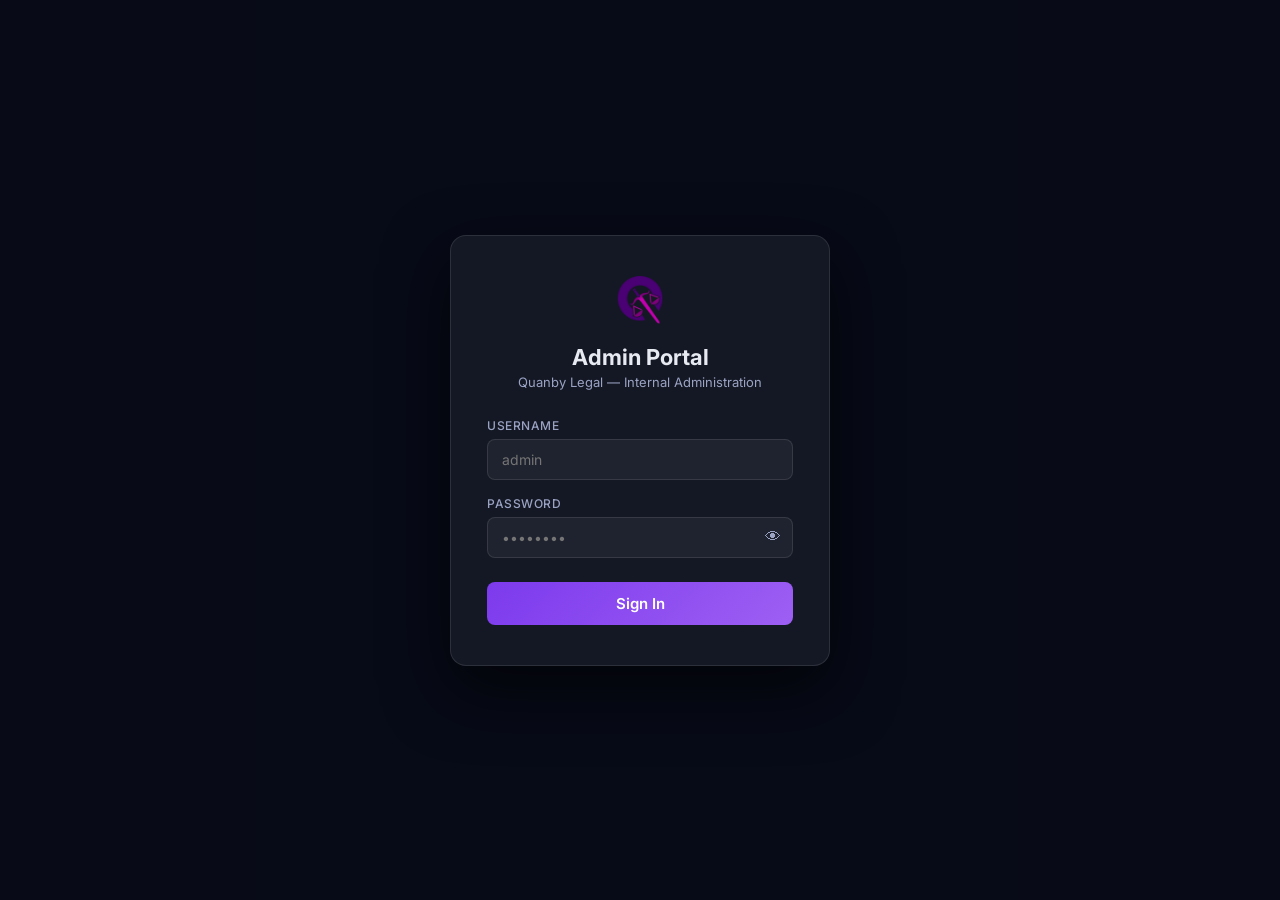
==== admin.html @ 9f21271c "feat: sub-orgs page improvements -- newest first, search, better design" ====
<!DOCTYPE html>
<html lang="en">
<head>
<meta charset="UTF-8">
<meta name="viewport" content="width=device-width, initial-scale=1.0">
<title>Quanby Legal — Admin Portal</title>
<link rel="preconnect" href="https://fonts.googleapis.com">
<link rel="preconnect" href="https://fonts.gstatic.com" crossorigin>
  <link rel="stylesheet" href="https://cdn.hugeicons.com/font/hgi-stroke-rounded.css" />
<link href="https://fonts.googleapis.com/css2?family=Inter:wght@300;400;500;600;700;800&display=swap" rel="stylesheet">
<style>
:root {
  --bg:           #0f1117;
  --sidebar-bg:   #090c18;
  --surface:      rgba(255,255,255,0.05);
  --surface2:     #141824;
  --border:       rgba(255,255,255,0.1);
  --text:         #e8eaf2;
  --muted:        #9ba3c4;
  --purple:       #7c3aed;
  --purple-light: #9d5ff3;
  --gold:         #C9A84C;
  --navy:         #1B2A6B;
  --teal:         #0EA5E9;
  --green:        #10B981;
  --red:          #F87171;
  --amber:        #F59E0B;
  --sidebar-w:    256px;
  --topbar-h:     64px;
}
*, *::before, *::after { box-sizing: border-box; margin: 0; padding: 0; }
html, body { height: 100%; font-family: 'Inter', sans-serif; background: var(--bg); color: var(--text); font-size: 14px; }

/* ── Login modal ─────────────────────────────────────── */
#login-overlay {
  position: fixed; inset: 0; background: rgba(8,11,24,.95);
  display: flex; align-items: center; justify-content: center;
  z-index: 9999;
}
#login-overlay.hidden { display: none; }
.login-card {
  background: var(--surface2); border: 1px solid var(--border);
  border-radius: 16px; padding: 40px 36px; width: 100%; max-width: 380px;
  box-shadow: 0 24px 64px rgba(0,0,0,.6);
}
.login-logo { display: flex; justify-content: center; margin-bottom: 20px; }
.login-logo img { height: 48px; }
.login-title { text-align: center; font-size: 22px; font-weight: 700; margin-bottom: 4px; }
.login-subtitle { text-align: center; color: var(--muted); font-size: 13px; margin-bottom: 28px; }
.login-field { margin-bottom: 16px; }
.login-field label { display: block; font-size: 12px; font-weight: 500; color: var(--muted); margin-bottom: 6px; text-transform: uppercase; letter-spacing: .5px; }
.login-field input {
  width: 100%; background: var(--surface); border: 1px solid var(--border);
  border-radius: 8px; padding: 11px 14px; color: var(--text); font-size: 14px; font-family: inherit;
  outline: none; transition: border-color .2s;
}
.login-field input:focus { border-color: var(--purple); }
.pw-wrap { position: relative; }
.pw-wrap input { padding-right: 40px; }
.pw-toggle {
  position: absolute; right: 12px; top: 50%; transform: translateY(-50%);
  background: none; border: none; cursor: pointer; color: var(--muted); font-size: 16px; padding: 0;
}
.login-btn {
  width: 100%; padding: 12px; border: none; border-radius: 8px; cursor: pointer;
  background: linear-gradient(135deg, var(--purple), var(--purple-light));
  color: #fff; font-size: 15px; font-weight: 600; font-family: inherit;
  margin-top: 8px; transition: opacity .2s;
}
.login-btn:hover { opacity: .9; }
.login-err {
  background: rgba(248,113,113,.12); border: 1px solid rgba(248,113,113,.3);
  color: var(--red); border-radius: 8px; padding: 10px 14px; font-size: 13px;
  margin-bottom: 16px; display: none;
}

/* ── App layout ──────────────────────────────────────── */
#app { display: flex; height: 100vh; overflow: hidden; }
#app.hidden { display: none; }

/* ── Sidebar ──────────────────────────────────────────── */
#sidebar {
  width: var(--sidebar-w); background: var(--sidebar-bg);
  border-right: 1px solid var(--border);
  display: flex; flex-direction: column;
  flex-shrink: 0; z-index: 100; transition: transform .25s;
}
#sidebar-logo {
  padding: 20px 20px 16px; border-bottom: 1px solid rgba(255,255,255,.08);
}
#sidebar-logo img { height: 36px; }
#sidebar-logo span { display: block; font-size: 10px; color: var(--gold); text-transform: uppercase; letter-spacing: 1px; margin-top: 4px; }
.nav-group { padding: 16px 12px 8px; }
.nav-group-label { font-size: 10px; text-transform: uppercase; letter-spacing: 1px; color: rgba(255,255,255,.35); padding: 0 8px; margin-bottom: 4px; }
.nav-item {
  display: flex; align-items: center; gap: 10px;
  padding: 12px 12px; border-radius: 8px; cursor: pointer;
  color: var(--muted); font-size: 13px; font-weight: 500;
  border-left: 3px solid transparent; margin-bottom: 2px;
  transition: all .15s;
}
.nav-item:hover { background: var(--surface); color: var(--text); }
.nav-item.active {
  background: rgba(124,58,237,.15); color: var(--purple-light);
  border-left-color: var(--purple);
}
.nav-icon { font-size: 16px; width: 20px; display:flex; align-items:center; justify-content:center; flex-shrink:0; }
.sidebar-bottom {
  margin-top: auto; padding: 16px 12px;
  border-top: 1px solid var(--border);
}
.logout-btn {
  display: flex; align-items: center; gap: 10px;
  padding: 12px 12px; border-radius: 8px; cursor: pointer;
  color: var(--muted); font-size: 13px; font-weight: 500;
  width: 100%; background: none; border: none; font-family: inherit;
  transition: background .2s, color .2s;
}
.logout-btn:hover { background: rgba(248,113,113,.12); color: var(--red); }

/* ── Mobile overlay ──────────────────────────────────── */
#sidebar-overlay {
  display: none; position: fixed; inset: 0; background: rgba(0,0,0,.5); z-index: 99;
}

/* ── Main ────────────────────────────────────────────── */
#main { flex: 1; display: flex; flex-direction: column; overflow: hidden; }

/* ── Topbar ──────────────────────────────────────────── */
#topbar {
  height: var(--topbar-h); background: #0c0f1e;
  border-bottom: 1px solid rgba(255,255,255,.06);
  display: flex; align-items: center; gap: 12px; padding: 0 24px;
  flex-shrink: 0;
}
#hamburger { display: none; background: none; border: none; cursor: pointer; color: var(--text); font-size: 20px; padding: 4px; }
#page-title { font-size: 18px; font-weight: 800; flex: 1; }
#last-updated { font-size: 11px; color: var(--muted); }
#refresh-btn {
  background: var(--surface); border: 1px solid var(--border); border-radius: 8px;
  padding: 7px 14px; color: var(--text); font-size: 12px; cursor: pointer; font-family: inherit;
  transition: background .15s; display: flex; align-items: center; gap: 6px;
}
#refresh-btn:hover { background: rgba(255,255,255,.08); }

/* ── Content ─────────────────────────────────────────── */
#content { flex: 1; overflow-y: auto; padding: 24px; }
.page { display: none; }
.page.active { display: block; }

/* ── KPI Cards ───────────────────────────────────────── */
.kpi-grid { display: grid; grid-template-columns: repeat(auto-fill, minmax(180px, 1fr)); gap: 16px; margin-bottom: 24px; }
.kpi-card {
  background: var(--surface2); border: 1px solid var(--border);
  border-radius: 12px; padding: 20px 20px 16px;
}
.kpi-label { font-size: 11px; color: var(--muted); text-transform: uppercase; letter-spacing: .5px; margin-bottom: 8px; }
.kpi-value { font-size: 28px; font-weight: 700; line-height: 1; }
.kpi-value.purple { color: var(--purple-light); }
.kpi-value.teal   { color: var(--teal); }
.kpi-value.green  { color: var(--green); }
.kpi-value.amber  { color: var(--amber); }
.kpi-value.gold   { color: var(--gold); }
.kpi-value.red    { color: var(--red); }

/* ── Section ─────────────────────────────────────────── */
.section-hdr { display: flex; align-items: center; justify-content: space-between; margin-bottom: 14px; }
.section-title { font-size: 15px; font-weight: 600; }

/* ── Filters ─────────────────────────────────────────── */
.filters { display: flex; gap: 10px; margin-bottom: 16px; flex-wrap: wrap; }
.filter-input {
  background: var(--surface2); border: 1px solid var(--border);
  border-radius: 8px; padding: 8px 12px; color: var(--text); font-size: 13px;
  font-family: inherit; outline: none; flex: 1; min-width: 180px;
}
.filter-input:focus { border-color: var(--purple); }
.filter-select {
  background: var(--surface2); border: 1px solid var(--border);
  border-radius: 8px; padding: 8px 12px; color: var(--text); font-size: 13px;
  font-family: inherit; outline: none; cursor: pointer;
}

/* ── Table ───────────────────────────────────────────── */
.table-wrap { overflow-x: auto; border-radius: 12px; border: 1px solid var(--border); }
table { width: 100%; border-collapse: collapse; background: var(--surface2); }
th {
  text-align: left; padding: 12px 16px; font-size: 11px; font-weight: 600;
  color: var(--muted); text-transform: uppercase; letter-spacing: .5px;
  border-bottom: 1px solid var(--border); white-space: nowrap;
}
td { padding: 13px 16px; border-bottom: 1px solid var(--border); font-size: 13px; vertical-align: middle; }
tr:last-child td { border-bottom: none; }
tr:hover td { background: rgba(124,58,237,.06); }

/* ── Badges ──────────────────────────────────────────── */
.badge {
  display: inline-block; padding: 3px 9px; border-radius: 20px;
  font-size: 11px; font-weight: 600; text-transform: uppercase; letter-spacing: .3px;
}
.badge-attorney  { background: rgba(124,58,237,.2); color: var(--purple-light); }
.badge-client    { background: rgba(14,165,233,.2); color: var(--teal); }
.badge-admin     { background: rgba(201,168,76,.2); color: var(--gold); }
.badge-certified { background: rgba(16,185,129,.2); color: var(--green); }
.badge-none      { background: rgba(139,144,168,.15); color: var(--muted); }
.badge-pending   { background: rgba(245,158,11,.2); color: var(--amber); }
.badge-active    { background: rgba(16,185,129,.2); color: var(--green); }
.badge-ended     { background: rgba(139,144,168,.15); color: var(--muted); }
.badge-confirmed { background: rgba(16,185,129,.15); color: var(--green); }
.badge-declined  { background: rgba(248,113,113,.2); color: var(--red); }
.badge-synced    { background: rgba(16,185,129,.2); color: var(--green); }
.badge-unsynced  { background: rgba(245,158,11,.15); color: var(--amber); }

/* ── Role dropdown ───────────────────────────────────── */
.role-wrap { position: relative; display: inline-block; }
.role-btn {
  background: var(--surface); border: 1px solid var(--border);
  border-radius: 6px; padding: 5px 10px; font-size: 12px; color: var(--text);
  cursor: pointer; font-family: inherit;
}
.role-dropdown {
  position: absolute; top: 100%; left: 0; background: var(--surface2);
  border: 1px solid var(--border); border-radius: 8px; min-width: 120px;
  box-shadow: 0 8px 24px rgba(0,0,0,.4); z-index: 50; overflow: hidden; display: none;
}
.role-dropdown.open { display: block; }
.role-option { padding: 9px 14px; cursor: pointer; font-size: 13px; color: var(--text); }
.role-option:hover { background: rgba(255,255,255,.06); }

/* ── Pagination ──────────────────────────────────────── */
.pagination { display: flex; align-items: center; gap: 8px; margin-top: 16px; justify-content: flex-end; }
.page-btn {
  background: var(--surface); border: 1px solid var(--border);
  border-radius: 6px; padding: 6px 12px; font-size: 12px; color: var(--text);
  cursor: pointer; font-family: inherit;
}
.page-btn:hover { background: rgba(255,255,255,.08); }
.page-btn:disabled { opacity: .4; cursor: not-allowed; }
.page-info { font-size: 12px; color: var(--muted); }

/* ── Settings ────────────────────────────────────────── */
.settings-card {
  background: var(--surface2); border: 1px solid var(--border);
  border-radius: 12px; padding: 24px; margin-bottom: 16px;
}
.settings-card h3 { font-size: 14px; font-weight: 600; margin-bottom: 16px; color: var(--text); }
.info-row { display: flex; justify-content: space-between; padding: 10px 0; border-bottom: 1px solid var(--border); font-size: 13px; }
.info-row:last-child { border-bottom: none; }
.info-label { color: var(--muted); }
.info-value { font-weight: 500; }
.sync-btn {
  background: linear-gradient(135deg, var(--purple), var(--purple-light));
  border: none; border-radius: 8px; padding: 10px 20px;
  color: #fff; font-size: 14px; font-weight: 600; cursor: pointer; font-family: inherit;
}
.sync-btn:hover { opacity: .9; }
.sync-result { margin-top: 12px; font-size: 13px; color: var(--green); }

/* ── Empty state ─────────────────────────────────────── */
.empty { text-align: center; padding: 48px 24px; color: var(--muted); }
.empty-icon { font-size: 40px; margin-bottom: 12px; }

/* ── Responsive ──────────────────────────────────────── */
@media (max-width: 768px) {
  #sidebar {
    position: fixed; top: 0; bottom: 0; left: 0;
    transform: translateX(-100%);
  }
  #sidebar.open { transform: translateX(0); }
  #sidebar-overlay.open { display: block; }
  #hamburger { display: block; }
  #content { padding: 16px; }
  .kpi-grid { grid-template-columns: repeat(2, 1fr); }
  .refresh-label { display: none; }
}
</style>
</head>
<body>

<!-- ══ LOGIN MODAL ══════════════════════════════════════════════════════════ -->
<div id="login-overlay">
  <div class="login-card">
    <div class="login-logo">
      <img src="/qlegal-logo-sm.png" alt="Quanby Legal" onerror="this.style.display='none'">
    </div>
    <div class="login-title">Admin Portal</div>
    <div class="login-subtitle">Quanby Legal — Internal Administration</div>
    <div class="login-err" id="login-err">Invalid username or password.</div>
    <div class="login-field">
      <label>Username</label>
      <input type="text" id="login-user" placeholder="admin" autocomplete="username">
    </div>
    <div class="login-field">
      <label>Password</label>
      <div class="pw-wrap">
        <input type="password" id="login-pass" placeholder="••••••••" autocomplete="current-password" onkeydown="if(event.key==='Enter')doLogin()">
        <button class="pw-toggle" type="button" onclick="togglePw()" title="Toggle password">👁</button>
      </div>
    </div>
    <button class="login-btn" onclick="doLogin()" id="login-btn">Sign In</button>
  </div>
</div>

<!-- ══ APP LAYOUT ════════════════════════════════════════════════════════════ -->
<div id="app" class="hidden">

  <!-- Sidebar overlay (mobile) -->
  <div id="sidebar-overlay" onclick="closeSidebar()"></div>

  <!-- Sidebar -->
  <nav id="sidebar">
    <div id="sidebar-logo">
      <img src="/qlegal-logo-sm.png" alt="Quanby Legal" onerror="this.style.display='none'">
      <span>Admin Portal</span>
    </div>
    <div class="nav-group">
      <div class="nav-group-label">Main</div>
      <div class="nav-item active" data-page="overview" onclick="navigate('overview')">
        <span class="nav-icon"><i class="hgi-stroke hgi-chart-bar-line-02"></i></span> Overview
      </div>
      <div class="nav-item" data-page="users" onclick="navigate('users')">
        <span class="nav-icon"><i class="hgi-stroke hgi-user-group"></i></span> Users
      </div>
      <div class="nav-item" data-page="appointments" onclick="navigate('appointments')">
        <span class="nav-icon"><i class="hgi-stroke hgi-calendar-02"></i></span> Appointments
      </div>
      <div class="nav-item" data-page="registry" onclick="navigate('registry')">
        <span class="nav-icon"><i class="hgi-stroke hgi-book-open-01"></i></span> Notarial Registry
      </div>
    </div>
    <div class="nav-group">
      <div class="nav-group-label">Management</div>
      <div class="nav-item" data-page="suborgs" onclick="navigate('suborgs')">
        <span class="nav-icon"><i class="hgi-stroke hgi-building-03"></i></span> Sub-Organizations
      </div>
    </div>
    <div class="nav-group">
      <div class="nav-group-label">System</div>
      <div class="nav-item" data-page="settings" onclick="navigate('settings')">
        <span class="nav-icon"><i class="hgi-stroke hgi-settings-01"></i></span> Settings
      </div>
    </div>
    <div class="sidebar-bottom">
      <button class="logout-btn" onclick="doLogout()">
        <i class="hgi-stroke hgi-logout-02"></i> Logout
      </button>
    </div>
  </nav>

  <!-- Main -->
  <div id="main">
    <!-- Topbar -->
    <div id="topbar">
      <button id="hamburger" onclick="openSidebar()">☰</button>
      <span id="page-title">Overview</span>
      <span id="last-updated"></span>
      <button id="refresh-btn" onclick="refreshPage()">
        <i class="hgi-stroke hgi-refresh-02"></i>
        <span class="refresh-label">Refresh</span>
      </button>
    </div>

    <!-- Content -->
    <div id="content">

      <!-- OVERVIEW ──────────────────────────────────────────────────────── -->
      <div id="page-overview" class="page active">
        <div class="kpi-grid" id="kpi-grid">
          <div class="kpi-card"><div class="kpi-label">Total Users</div><div class="kpi-value purple" id="kpi-total-users">—</div></div>
          <div class="kpi-card"><div class="kpi-label">ENPs</div><div class="kpi-value teal" id="kpi-enps">—</div></div>
          <div class="kpi-card"><div class="kpi-label">Clients</div><div class="kpi-value green" id="kpi-clients">—</div></div>
          <div class="kpi-card"><div class="kpi-label">Total Appointments</div><div class="kpi-value amber" id="kpi-total-apts">—</div></div>
          <div class="kpi-card"><div class="kpi-label">Ended Sessions</div><div class="kpi-value gold" id="kpi-ended">—</div></div>
          <div class="kpi-card"><div class="kpi-label">Registry Acts</div><div class="kpi-value purple" id="kpi-acts">—</div></div>
          <div class="kpi-card"><div class="kpi-label">New Users Today</div><div class="kpi-value teal" id="kpi-new-users">—</div></div>
          <div class="kpi-card"><div class="kpi-label">New Apts Today</div><div class="kpi-value green" id="kpi-new-apts">—</div></div>
        </div>
        <div class="section-hdr"><span class="section-title">Recent Appointments</span></div>
        <div class="table-wrap" id="recent-apts-wrap">
          <table>
            <thead><tr>
              <th>ID</th><th>ENP</th><th>Client</th><th>Status</th><th>Session</th><th>Docs</th><th>Date</th>
            </tr></thead>
            <tbody id="recent-apts-body"><tr><td colspan="7" style="text-align:center;color:var(--muted);padding:24px;">Loading…</td></tr></tbody>
          </table>
        </div>
      </div>

      <!-- USERS ─────────────────────────────────────────────────────────── -->
      <div id="page-users" class="page">
        <div class="filters">
          <input class="filter-input" id="user-search" placeholder="Search name or email…" oninput="debounce(loadUsers, 400)()">
          <select class="filter-select" id="user-role-filter" onchange="loadUsers()">
            <option value="">All Roles</option>
            <option value="attorney">ENP (Attorney)</option>
            <option value="client">Client</option>
            <option value="admin">Admin</option>
          </select>
        </div>
        <div class="table-wrap">
          <table>
            <thead><tr>
              <th>Name</th><th>Email</th><th>Role</th><th>Onboarding</th><th>Certificate</th><th>Joined</th><th>Actions</th>
            </tr></thead>
            <tbody id="users-body"><tr><td colspan="7" style="text-align:center;color:var(--muted);padding:24px;">Loading…</td></tr></tbody>
          </table>
        </div>
        <div class="pagination" id="users-pagination"></div>
      </div>

      <!-- APPOINTMENTS ──────────────────────────────────────────────────── -->
      <div id="page-appointments" class="page">
        <div class="filters">
          <input class="filter-input" id="apt-search" placeholder="Search ID, ENP, client…" oninput="debounce(loadAppointments, 400)()">
          <select class="filter-select" id="apt-status-filter" onchange="loadAppointments()">
            <option value="">All Statuses</option>
            <option value="PENDING">Pending</option>
            <option value="CONFIRMED">Confirmed</option>
            <option value="DECLINED">Declined</option>
            <option value="ended">Session Ended</option>
            <option value="active">Session Active</option>
          </select>
        </div>
        <div class="table-wrap">
          <table>
            <thead><tr>
              <th>APT ID</th><th>ENP Name</th><th>Client Email</th><th>Status</th><th>Session</th><th>Docs</th><th>Date</th>
            </tr></thead>
            <tbody id="apts-body"><tr><td colspan="7" style="text-align:center;color:var(--muted);padding:24px;">Loading…</td></tr></tbody>
          </table>
        </div>
        <div class="pagination" id="apts-pagination"></div>
      </div>

      <!-- NOTARIAL REGISTRY ─────────────────────────────────────────────── -->
      <div id="page-registry" class="page">
        <div class="filters">
          <input class="filter-input" id="reg-search" placeholder="Search doc, ENP, principal…" oninput="debounce(loadRegistry, 400)()">
          <select class="filter-select" id="reg-act-filter" onchange="loadRegistry()">
            <option value="">All Act Types</option>
            <option value="ACKNOWLEDGMENT">Acknowledgment</option>
            <option value="JURAT">Jurat</option>
            <option value="AFFIRMATION">Affirmation</option>
            <option value="SIGNATURE_WITNESSING">Signature Witnessing</option>
            <option value="OATH">Oath</option>
          </select>
        </div>
        <div class="table-wrap">
          <table>
            <thead><tr>
              <th>Doc Name</th><th>ENP</th><th>Principal</th><th>Act Type</th><th>DC Reference</th><th>Executed At</th><th>SC Synced</th>
            </tr></thead>
            <tbody id="reg-body"><tr><td colspan="7" style="text-align:center;color:var(--muted);padding:24px;">Loading…</td></tr></tbody>
          </table>
        </div>
        <div class="pagination" id="reg-pagination"></div>
      </div>

      <!-- SUB-ORGANIZATIONS ────────────────────────────────────────────── -->
      <div id="page-suborgs" class="page">
        <div class="page-header" style="display:flex;align-items:flex-start;justify-content:space-between;margin-bottom:24px;">
          <div>
            <div class="page-title" style="font-size:20px;font-weight:800;color:var(--text);">Sub-Organizations</div>
            <div class="page-subtitle" style="color:var(--muted);font-size:13px;margin-top:4px;">Manage sub-organizations and their members</div>
          </div>
          <button class="btn btn-primary" onclick="openCreateSubOrg()" style="background:var(--purple);color:#fff;border:none;padding:8px 16px;border-radius:8px;cursor:pointer;display:flex;align-items:center;gap:6px;font-size:13px;font-weight:600;">
            <i class="hgi-stroke hgi-add-01"></i> Create Sub-Org
          </button>
        </div>
        <div style="margin-bottom:16px;position:relative;">
          <i class="hgi-stroke hgi-search-01" style="position:absolute;left:12px;top:50%;transform:translateY(-50%);color:var(--muted);font-size:14px;pointer-events:none;"></i>
          <input id="suborgs-search" type="text" placeholder="Search sub-organizations…"
            oninput="filterSubOrgs(this.value)"
            style="width:100%;box-sizing:border-box;padding:.65rem .85rem .65rem 38px;background:rgba(255,255,255,.05);border:1px solid var(--border);border-radius:8px;color:var(--text);font-size:.875rem;font-family:Inter,sans-serif;outline:none;transition:border-color .15s;"
            onfocus="this.style.borderColor='rgba(124,58,237,.6)'"
            onblur="this.style.borderColor='var(--border)'">
        </div>
        <div id="suborgs-list"><!-- cards rendered here --></div>
      </div>

      <!-- SETTINGS ──────────────────────────────────────────────────────── -->
      <div id="page-settings" class="page">
        <div class="settings-card">
          <h3>System Info</h3>
          <div class="info-row"><span class="info-label">Platform</span><span class="info-value">Quanby Legal v2.0</span></div>
          <div class="info-row"><span class="info-label">Backend</span><span class="info-value">FastAPI + Python</span></div>
          <div class="info-row"><span class="info-label">Host</span><span class="info-value">legal.quanbyai.com</span></div>
          <div class="info-row"><span class="info-label">SC Accreditation</span><span class="info-value" style="color:var(--green)">Active</span></div>
        </div>
        <div class="settings-card">
          <h3>Registry Sync</h3>
          <p style="color:var(--muted);font-size:13px;margin-bottom:16px;">Trigger a full registry sync across all ended sessions. This runs in the background.</p>
          <button class="sync-btn" onclick="syncAll()"><i class="hgi-stroke hgi-refresh" style="margin-right:6px;"></i>Sync All Ended Sessions</button>
          <div class="sync-result" id="sync-result" style="display:none"></div>
        </div>
        <div class="settings-card">
          <h3>Admin Credentials</h3>
          <div class="info-row"><span class="info-label">Username</span><span class="info-value">admin</span></div>
          <div class="info-row"><span class="info-label">Password</span><span class="info-value">Configured via ADMIN_PASSWORD env var</span></div>
          <div class="info-row"><span class="info-label">Session TTL</span><span class="info-value">8 hours (JWT)</span></div>
        </div>
      </div>

    </div><!-- /content -->
  </div><!-- /main -->
</div><!-- /app -->

<script>
'use strict';

/* ── State ─────────────────────────────────────────────── */
let _usersPage = 1, _aptsPage = 1, _regPage = 1;
let _stats = {};
const PAGES = {
  overview: 'Overview', users: 'Users', appointments: 'Appointments',
  registry: 'Notarial Registry', suborgs: 'Sub-Organizations', settings: 'Settings',
};

/* ── Auth flow ─────────────────────────────────────────── */
async function init() {
  try {
    const r = await fetch('/api/admin/me', { credentials: 'include' });
    if (!r.ok) { showLogin(); return; }
    showApp();
    // Restore the page the user was on before refresh
    const hash = location.hash.replace('#', '');
    navigate(PAGES[hash] ? hash : 'overview');
  } catch(e) { showLogin(); }
}

function showLogin() {
  document.getElementById('login-overlay').classList.remove('hidden');
  document.getElementById('app').classList.add('hidden');
}

function showApp() {
  document.getElementById('login-overlay').classList.add('hidden');
  document.getElementById('app').classList.remove('hidden');
}

async function doLogin() {
  const btn = document.getElementById('login-btn');
  const err = document.getElementById('login-err');
  const user = document.getElementById('login-user').value.trim();
  const pass = document.getElementById('login-pass').value;
  err.style.display = 'none';
  btn.textContent = 'Signing in…'; btn.disabled = true;
  try {
    const r = await fetch('/api/admin/login', {
      method: 'POST', credentials: 'include',
      headers: {'Content-Type':'application/json'},
      body: JSON.stringify({ username: user, password: pass }),
    });
    if (!r.ok) { err.style.display = ''; btn.textContent = 'Sign In'; btn.disabled = false; return; }
    showApp();
    navigate('overview');
  } catch(e) {
    err.textContent = 'Connection error. Try again.';
    err.style.display = ''; btn.textContent = 'Sign In'; btn.disabled = false;
  }
}

async function doLogout() {
  await fetch('/api/admin/logout', { method: 'POST', credentials: 'include' });
  showLogin();
}

function togglePw() {
  const inp = document.getElementById('login-pass');
  inp.type = inp.type === 'password' ? 'text' : 'password';
}

/* ── Navigation ────────────────────────────────────────── */
function navigate(page) {
  document.querySelectorAll('.page').forEach(p => p.classList.remove('active'));
  document.querySelectorAll('.nav-item').forEach(n => n.classList.remove('active'));
  const el = document.getElementById('page-' + page);
  if (el) el.classList.add('active');
  const nav = document.querySelector('[data-page="' + page + '"]');
  if (nav) nav.classList.add('active');
  document.getElementById('page-title').textContent = PAGES[page] || page;
  closeSidebar();
  updateLastUpdated();
  if (page === 'overview') loadOverview();
  if (page === 'users') { _usersPage = 1; loadUsers(); }
  if (page === 'appointments') { _aptsPage = 1; loadAppointments(); }
  if (page === 'registry') { _regPage = 1; loadRegistry(); }
  if (page === 'suborgs') loadSubOrgs();
  location.hash = '#' + page;
}

function refreshPage() {
  const hash = location.hash.replace('#','') || 'overview';
  if (hash === 'overview') loadOverview();
  if (hash === 'users') loadUsers();
  if (hash === 'appointments') loadAppointments();
  if (hash === 'registry') loadRegistry();
  if (hash === 'suborgs') loadSubOrgs();
  updateLastUpdated();
}

function updateLastUpdated() {
  document.getElementById('last-updated').textContent = 'Updated ' + new Date().toLocaleTimeString();
}

/* ── Sidebar (mobile) ──────────────────────────────────── */
function openSidebar() {
  document.getElementById('sidebar').classList.add('open');
  document.getElementById('sidebar-overlay').classList.add('open');
}
function closeSidebar() {
  document.getElementById('sidebar').classList.remove('open');
  document.getElementById('sidebar-overlay').classList.remove('open');
}

/* ── Debounce ──────────────────────────────────────────── */
const _debTimers = {};
function debounce(fn, ms) {
  return (...args) => {
    clearTimeout(_debTimers[fn]);
    _debTimers[fn] = setTimeout(() => fn(...args), ms);
  };
}

/* ── Helpers ───────────────────────────────────────────── */
function fmtDate(iso) {
  if (!iso) return '—';
  const d = new Date(iso);
  return d.toLocaleDateString('en-PH', { year:'numeric', month:'short', day:'numeric' });
}
function fmtDateTime(iso) {
  if (!iso) return '—';
  const d = new Date(iso);
  return d.toLocaleDateString('en-PH', { month:'short', day:'numeric', hour:'2-digit', minute:'2-digit' });
}
function roleBadge(role) {
  const map = { attorney: 'badge-attorney', client: 'badge-client', admin: 'badge-admin' };
  return `<span class="badge ${map[role]||'badge-none'}">${role||'—'}</span>`;
}
function statusBadge(s) {
  if (!s) return '<span class="badge badge-none">—</span>';
  const sl = s.toLowerCase();
  const cls = sl === 'confirmed' ? 'badge-confirmed'
    : sl === 'pending' ? 'badge-pending'
    : sl === 'declined' ? 'badge-declined'
    : sl === 'active' ? 'badge-active'
    : sl === 'ended' ? 'badge-ended'
    : 'badge-none';
  return `<span class="badge ${cls}">${s}</span>`;
}
function certBadge(s) {
  const cls = s === 'certified' ? 'badge-certified' : s === 'pending' ? 'badge-pending' : 'badge-none';
  return `<span class="badge ${cls}">${s||'none'}</span>`;
}

/* ── OVERVIEW ──────────────────────────────────────────── */
async function loadOverview() {
  try {
    const r = await fetch('/api/admin/stats', { credentials: 'include' });
    if (!r.ok) return;
    _stats = await r.json();
    document.getElementById('kpi-total-users').textContent = _stats.total_users ?? '—';
    document.getElementById('kpi-enps').textContent = (_stats.users_by_role||{}).attorney ?? '—';
    document.getElementById('kpi-clients').textContent = (_stats.users_by_role||{}).client ?? '—';
    document.getElementById('kpi-total-apts').textContent = _stats.total_appointments ?? '—';
    document.getElementById('kpi-ended').textContent = _stats.ended_appointments ?? '—';
    document.getElementById('kpi-acts').textContent = _stats.total_acts ?? '—';
    document.getElementById('kpi-new-users').textContent = _stats.new_users_today ?? '—';
    document.getElementById('kpi-new-apts').textContent = _stats.new_appointments_today ?? '—';
  } catch(e) {
    console.error('[admin] stats error:', e);
  }

  // Recent appointments (last 10)
  try {
    const tbody = document.getElementById('recent-apts-body');
    const r = await fetch('/api/admin/appointments?per_page=10&page=1', { credentials: 'include' });
    if (!r.ok) {
      tbody.innerHTML = `<tr><td colspan="7" style="text-align:center;color:var(--red);padding:24px;">Error loading appointments (HTTP ${r.status}).</td></tr>`;
      return;
    }
    const d = await r.json();
    const apts = d.appointments || d.items || [];
    if (!apts.length) {
      tbody.innerHTML = '<tr><td colspan="7" style="text-align:center;color:var(--muted);padding:24px;">No appointments yet.</td></tr>';
      return;
    }
    tbody.innerHTML = apts.map(a => `
      <tr>
        <td><code style="font-size:12px;color:var(--muted)">${(a.id||'').slice(0,8)}</code></td>
        <td>${a.enp_name||'—'}</td>
        <td>${a.client_email||'—'}</td>
        <td>${statusBadge(a.status)}</td>
        <td>${statusBadge(a.session_status||'—')}</td>
        <td>${a.doc_count??0}</td>
        <td>${fmtDateTime(a.created_at)}</td>
      </tr>`).join('');
  } catch(e) {}
}

/* ── USERS ─────────────────────────────────────────────── */
async function loadUsers() {
  const search = document.getElementById('user-search').value.trim();
  const role = document.getElementById('user-role-filter').value;
  const qs = new URLSearchParams({ page: _usersPage, per_page: 20 });
  if (search) qs.set('search', search);
  if (role) qs.set('role', role);
  const tbody = document.getElementById('users-body');
  tbody.innerHTML = '<tr><td colspan="7" style="text-align:center;color:var(--muted);padding:24px;">Loading…</td></tr>';
  try {
    const r = await fetch('/api/admin/users?' + qs, { credentials: 'include' });
    if (!r.ok) return;
    const d = await r.json();
    const users = d.users || [];
    if (!users.length) {
      tbody.innerHTML = '<tr><td colspan="7" style="text-align:center;color:var(--muted);padding:24px;">No users found.</td></tr>';
      renderPagination('users-pagination', d.page||1, Math.ceil((d.total||0)/(d.per_page||20))||1, p => { _usersPage = p; loadUsers(); });
      return;
    }
    tbody.innerHTML = users.map(u => `
      <tr>
        <td>${u.first_name||''} ${u.last_name||''}</td>
        <td style="color:var(--muted)">${u.email||'—'}</td>
        <td>${roleBadge(u.role)}</td>
        <td style="color:var(--muted);font-size:12px">${u.onboarding_step||'—'}</td>
        <td>${certBadge(u.certificate_status)}</td>
        <td style="color:var(--muted);font-size:12px">${fmtDate(u.created_at)}</td>
        <td>
          <div class="role-wrap">
            <button class="role-btn" onclick="toggleRoleDD('rd-${u.id}')">Set Role ▾</button>
            <div class="role-dropdown" id="rd-${u.id}">
              <div class="role-option" onclick="setRole('${u.id}','attorney','rd-${u.id}')">ENP / Attorney</div>
              <div class="role-option" onclick="setRole('${u.id}','client','rd-${u.id}')">Client</div>
              <div class="role-option" onclick="setRole('${u.id}','admin','rd-${u.id}')">Admin</div>
            </div>
          </div>
        </td>
      </tr>`).join('');
    renderPagination('users-pagination', d.page||1, Math.ceil((d.total||0)/(d.per_page||20))||1, p => { _usersPage = p; loadUsers(); });
  } catch(e) {
    tbody.innerHTML = '<tr><td colspan="7" style="text-align:center;color:var(--red);padding:24px;">Error loading users.</td></tr>';
  }
}

function toggleRoleDD(id) {
  document.querySelectorAll('.role-dropdown').forEach(d => { if (d.id !== id) d.classList.remove('open'); });
  document.getElementById(id)?.classList.toggle('open');
}
document.addEventListener('click', e => {
  if (!e.target.closest('.role-wrap')) document.querySelectorAll('.role-dropdown').forEach(d => d.classList.remove('open'));
});

async function setRole(userId, role, ddId) {
  document.getElementById(ddId)?.classList.remove('open');
  try {
    const r = await fetch(`/api/admin/users/${userId}/set-role`, {
      method: 'POST', credentials: 'include',
      headers: {'Content-Type':'application/json'},
      body: JSON.stringify({ role }),
    });
    if (r.ok) loadUsers();
  } catch(e) {}
}

/* ── APPOINTMENTS ──────────────────────────────────────── */
async function loadAppointments() {
  const search = document.getElementById('apt-search').value.trim();
  const status = document.getElementById('apt-status-filter').value;
  const qs = new URLSearchParams({ page: _aptsPage, per_page: 20 });
  if (search) qs.set('search', search);
  if (status) qs.set('status', status);
  const tbody = document.getElementById('apts-body');
  tbody.innerHTML = '<tr><td colspan="7" style="text-align:center;color:var(--muted);padding:24px;">Loading…</td></tr>';
  try {
    const r = await fetch('/api/admin/appointments?' + qs, { credentials: 'include' });
    if (!r.ok) return;
    const d = await r.json();
    const apts = d.appointments || [];
    if (!apts.length) {
      tbody.innerHTML = '<tr><td colspan="7" style="text-align:center;color:var(--muted);padding:24px;">No appointments found.</td></tr>';
      renderPagination('apts-pagination', d.page||1, Math.ceil((d.total||0)/(d.per_page||20))||1, p => { _aptsPage = p; loadAppointments(); });
      return;
    }
    tbody.innerHTML = apts.map(a => `
      <tr>
        <td><code style="font-size:12px;color:var(--muted)">${(a.id||'').slice(0,8)}</code></td>
        <td>${a.enp_name||'—'}</td>
        <td style="color:var(--muted)">${a.client_email||'—'}</td>
        <td>${statusBadge(a.status)}</td>
        <td>${a.session_status ? statusBadge(a.session_status) : '<span class="badge badge-none">—</span>'}</td>
        <td>${a.doc_count??0}</td>
        <td style="color:var(--muted);font-size:12px">${fmtDateTime(a.created_at)}</td>
      </tr>`).join('');
    renderPagination('apts-pagination', d.page||1, Math.ceil((d.total||0)/(d.per_page||20))||1, p => { _aptsPage = p; loadAppointments(); });
  } catch(e) {
    tbody.innerHTML = '<tr><td colspan="7" style="text-align:center;color:var(--red);padding:24px;">Error loading appointments.</td></tr>';
  }
}

/* ── REGISTRY ──────────────────────────────────────────── */
async function loadRegistry() {
  const search = document.getElementById('reg-search').value.trim();
  const act_type = document.getElementById('reg-act-filter').value;
  const qs = new URLSearchParams({ page: _regPage, per_page: 20 });
  if (search) qs.set('search', search);
  if (act_type) qs.set('act_type', act_type);
  const tbody = document.getElementById('reg-body');
  tbody.innerHTML = '<tr><td colspan="7" style="text-align:center;color:var(--muted);padding:24px;">Loading…</td></tr>';
  try {
    const r = await fetch('/api/admin/registry?' + qs, { credentials: 'include' });
    if (!r.ok) return;
    const d = await r.json();
    const acts = d.acts || [];
    if (!acts.length) {
      tbody.innerHTML = '<tr><td colspan="7" style="text-align:center;color:var(--muted);padding:24px;">No registry acts found.</td></tr>';
      renderPagination('reg-pagination', d.page||1, Math.ceil((d.total||0)/(d.per_page||20))||1, p => { _regPage = p; loadRegistry(); });
      return;
    }
    tbody.innerHTML = acts.map(a => `
      <tr>
        <td>${a.doc_name||'—'}</td>
        <td>${a.enp_name||'—'}</td>
        <td style="color:var(--muted)">${a.principal_name||'—'}</td>
        <td><span class="badge badge-client">${a.act_type||'—'}</span></td>
        <td style="color:var(--muted);font-size:12px">${a.dc_reference_number||'—'}</td>
        <td style="color:var(--muted);font-size:12px">${fmtDate(a.executed_at)}</td>
        <td>${a.sc_synced
          ? '<span class="badge badge-synced">✓ Synced</span>'
          : '<span class="badge badge-unsynced">Pending</span>'}</td>
      </tr>`).join('');
    renderPagination('reg-pagination', d.page||1, Math.ceil((d.total||0)/(d.per_page||20))||1, p => { _regPage = p; loadRegistry(); });
  } catch(e) {
    tbody.innerHTML = '<tr><td colspan="7" style="text-align:center;color:var(--red);padding:24px;">Error loading registry.</td></tr>';
  }
}

/* ── SETTINGS: Sync All ────────────────────────────────── */
async function syncAll() {
  const el = document.getElementById('sync-result');
  el.textContent = 'Syncing…'; el.style.color = 'var(--amber)'; el.style.display = '';
  try {
    const r = await fetch('/api/registry/sync-all', { method: 'POST', credentials: 'include' });
    const d = await r.json();
    el.textContent = d.message || 'Sync started.'; el.style.color = 'var(--green)';
  } catch(e) {
    el.textContent = 'Sync failed: ' + e.message; el.style.color = 'var(--red)';
  }
}

/* ── SUB-ORGS ──────────────────────────────────────────── */
let _editSubOrgId = null;
let _addMemberSubOrgId = null;
let _transferCreditsSubOrgId = null;
let _allSubOrgs = [];

/* Type badge color map */
const _typeColors = {
  Department: { bg: 'rgba(124,58,237,.2)',  color: '#a78bfa' },
  Branch:     { bg: 'rgba(14,165,233,.2)',   color: '#38bdf8' },
  Division:   { bg: 'rgba(245,158,11,.2)',   color: '#fbbf24' },
  Team:       { bg: 'rgba(16,185,129,.2)',   color: '#34d399' },
};

function renderSubOrgCards(orgs, container) {
  container.innerHTML = '';
  for (const org of orgs) {
    const tc = _typeColors[org.type] || _typeColors.Department;

    const photoHtml = org.dc_photo_url
      ? `<img src="${escHtml(org.dc_photo_url)}" alt="${escHtml(org.name)}" style="width:52px;height:52px;border-radius:10px;object-fit:cover;border:2px solid rgba(124,58,237,.4);flex-shrink:0;">`
      : `<div style="width:52px;height:52px;border-radius:10px;background:rgba(124,58,237,.15);display:flex;align-items:center;justify-content:center;flex-shrink:0;border:1px solid rgba(124,58,237,.25);"><i class="hgi-stroke hgi-building-03" style="font-size:1.4rem;color:var(--purple);"></i></div>`;

    const dcDot = org.dc_sub_org_uuid
      ? `<span style="display:inline-flex;align-items:center;gap:4px;font-size:11px;color:#34d399;"><span style="width:7px;height:7px;border-radius:50%;background:#34d399;display:inline-block;"></span>DC Provisioned</span>`
      : '';

    const card = document.createElement('div');
    card.style.cssText = [
      'background:linear-gradient(135deg,rgba(255,255,255,.05) 0%,rgba(255,255,255,.03) 100%)',
      'border:1px solid var(--border)',
      'border-radius:14px',
      'padding:20px',
      'margin-bottom:16px',
      'box-shadow:0 2px 12px rgba(0,0,0,.3)',
      'transition:border-color .2s',
    ].join(';');
    card.addEventListener('mouseenter', () => { card.style.borderColor = 'rgba(124,58,237,.4)'; });
    card.addEventListener('mouseleave', () => { card.style.borderColor = 'var(--border)'; });

    const nameSafe = escHtml(org.name).replace(/'/g, '&#39;');
    const addrSafe = escHtml(org.address || '').replace(/'/g, '&#39;');
    const typeSafe = escHtml(org.type || 'Department');

    card.innerHTML = `
      <div style="display:flex;align-items:flex-start;justify-content:space-between;margin-bottom:16px;gap:12px;">
        <div style="display:flex;align-items:center;gap:14px;">
          ${photoHtml}
          <div>
            <div style="display:flex;align-items:center;gap:8px;flex-wrap:wrap;margin-bottom:4px;">
              <span style="font-size:17px;font-weight:800;color:var(--text);">${escHtml(org.name)}</span>
              <span style="background:${tc.bg};color:${tc.color};padding:3px 10px;border-radius:20px;font-size:11px;font-weight:600;">${typeSafe}</span>
              ${dcDot}
            </div>
            <div style="color:var(--muted);font-size:12px;">Created ${fmtDate(org.created_at)}</div>
          </div>
        </div>
      </div>
      ${org.address ? `<div style="color:var(--muted);font-size:12px;margin-bottom:14px;"><i class="hgi-stroke hgi-location-01" style="vertical-align:middle;margin-right:4px;"></i>${escHtml(org.address)}</div>` : ''}
      <div style="display:grid;gap:10px;margin-bottom:14px;">
        <div style="background:rgba(255,255,255,.03);border:1px solid rgba(255,255,255,.07);border-radius:10px;padding:12px;">
          <div style="font-size:11px;font-weight:600;color:rgba(255,255,255,.35);text-transform:uppercase;letter-spacing:.6px;margin-bottom:8px;">Credits</div>
          <div id="credits-${org.id}" style="color:var(--muted);font-size:12px;">Loading…</div>
        </div>
        <div style="background:rgba(255,255,255,.03);border:1px solid rgba(255,255,255,.07);border-radius:10px;padding:12px;">
          <div style="font-size:11px;font-weight:600;color:rgba(255,255,255,.35);text-transform:uppercase;letter-spacing:.6px;margin-bottom:8px;">DC Credentials</div>
          <div id="creds-${org.id}" style="color:var(--muted);font-size:12px;">Loading…</div>
        </div>
        <div style="background:rgba(255,255,255,.03);border:1px solid rgba(255,255,255,.07);border-radius:10px;padding:12px;">
          <div style="font-size:11px;font-weight:600;color:rgba(255,255,255,.35);text-transform:uppercase;letter-spacing:.6px;margin-bottom:8px;">Members</div>
          <div id="members-${org.id}" style="color:var(--muted);font-size:12px;">Loading members…</div>
        </div>
      </div>
      <div style="display:flex;gap:8px;flex-wrap:wrap;padding-top:12px;border-top:1px solid rgba(255,255,255,.07);">
        <button onclick="openEditSubOrg('${org.id}','${nameSafe}','${addrSafe}','${typeSafe}')" style="background:rgba(14,165,233,.15);color:#38bdf8;border:1px solid rgba(14,165,233,.3);padding:6px 14px;border-radius:7px;cursor:pointer;font-size:12px;font-weight:500;"><i class="hgi-stroke hgi-edit-01"></i> Edit</button>
        <button onclick="openAddMember('${org.id}')" style="background:rgba(16,185,129,.15);color:#34d399;border:1px solid rgba(16,185,129,.3);padding:6px 14px;border-radius:7px;cursor:pointer;font-size:12px;font-weight:500;"><i class="hgi-stroke hgi-user-add-01"></i> Add Member</button>
        <button onclick="openTransferCredits('${org.id}')" style="background:rgba(201,168,76,.15);color:var(--gold);border:1px solid rgba(201,168,76,.3);padding:6px 14px;border-radius:7px;cursor:pointer;font-size:12px;font-weight:500;"><i class="hgi-stroke hgi-coins-01"></i> Transfer Credits</button>
        <button onclick="deleteSubOrg('${org.id}')" style="background:rgba(248,113,113,.15);color:#f87171;border:1px solid rgba(248,113,113,.3);padding:6px 14px;border-radius:7px;cursor:pointer;font-size:12px;font-weight:500;"><i class="hgi-stroke hgi-delete-02"></i> Delete</button>
      </div>
    `;
    container.appendChild(card);
    // Load credits, credentials, members in parallel
    loadSubOrgCredits(org.id);
    loadSubOrgCreds(org.id);
    loadSubOrgMembers(org.id);
  }
}

async function loadSubOrgs() {
  const container = document.getElementById('suborgs-list');
  container.innerHTML = '<div style="color:var(--muted);padding:32px;text-align:center;">Loading…</div>';
  try {
    const r = await fetch('/api/sub-orgs', { credentials: 'include' });
    if (!r.ok) { container.innerHTML = '<div style="color:var(--red);padding:32px;text-align:center;">Error loading sub-organizations.</div>'; return; }
    const orgs = await r.json();
    // Sort newest first
    orgs.sort((a, b) => new Date(b.created_at) - new Date(a.created_at));
    _allSubOrgs = orgs;
    if (!orgs.length) {
      container.innerHTML = `<div style="color:var(--muted);padding:48px;text-align:center;"><i class="hgi-stroke hgi-building-03" style="font-size:2rem;display:block;margin-bottom:12px;"></i>No sub-organizations yet.<br><span style="font-size:12px;">Create one to get started.</span></div>`;
      return;
    }
    renderSubOrgCards(orgs, container);
  } catch(e) {
    container.innerHTML = `<div style="color:var(--red);padding:32px;text-align:center;">Error: ${e.message}</div>`;
  }
}

function filterSubOrgs(query) {
  const q = (query || '').toLowerCase().trim();
  if (!q) { loadSubOrgs(); return; }
  const container = document.getElementById('suborgs-list');
  const filtered = _allSubOrgs.filter(o =>
    (o.name||'').toLowerCase().includes(q) ||
    (o.type||'').toLowerCase().includes(q) ||
    (o.address||'').toLowerCase().includes(q)
  );
  if (!filtered.length) {
    container.innerHTML = `<div style="color:var(--muted);padding:32px;text-align:center;">No sub-organizations match &ldquo;${escHtml(query)}&rdquo;</div>`;
    return;
  }
  renderSubOrgCards(filtered, container);
}

async function loadSubOrgCredits(id) {
  try {
    const r = await fetch(`/api/sub-orgs/${id}/credits`, { credentials: 'include' });
    const d = await r.json();
    const el = document.getElementById('credits-'+id);
    if (el) el.innerHTML = `<i class="hgi-stroke hgi-coins-01" style="vertical-align:middle;margin-right:4px;"></i>Total: <b style="color:var(--text);">${d.total||0}</b> &nbsp;·&nbsp; Used: <b style="color:var(--text);">${d.used||0}</b> &nbsp;·&nbsp; Remaining: <b style="color:#34d399;">${d.remaining||0}</b>`;
  } catch(e) {}
}

async function loadSubOrgCreds(id) {
  try {
    const r = await fetch(`/api/sub-orgs/${id}/credentials`, { credentials: 'include' });
    const d = await r.json();
    const el = document.getElementById('creds-'+id);
    if (!el) return;
    el.innerHTML = `
      <div style="font-size:12px;">
        <div style="margin-bottom:6px;"><span style="color:var(--muted);">Email:</span> <span style="color:var(--text);">${escHtml(d.dc_email||'—')}</span></div>
        <div style="margin-bottom:6px;display:flex;align-items:center;gap:8px;flex-wrap:wrap;">
          <span style="color:var(--muted);">Client Key:</span>
          <span id="ck-${id}" style="color:var(--text);font-family:monospace;">${escHtml(d.dc_client_key||'—')}</span>
          ${d.dc_client_key_raw ? `<button onclick="toggleReveal('ck-${id}','${escHtml(d.dc_client_key_raw).replace(/'/g,"&#39;")}','${escHtml(d.dc_client_key||'').replace(/'/g,"&#39;")}')" style="background:rgba(255,255,255,.08);border:none;color:var(--muted);padding:2px 8px;border-radius:4px;cursor:pointer;font-size:11px;">Reveal</button>` : ''}
        </div>
        <div style="display:flex;align-items:center;gap:8px;flex-wrap:wrap;">
          <span style="color:var(--muted);">Client Secret:</span>
          <span id="cs-${id}" style="color:var(--text);font-family:monospace;">${escHtml(d.dc_client_secret||'—')}</span>
          ${d.dc_client_secret_raw ? `<button onclick="toggleReveal('cs-${id}','${escHtml(d.dc_client_secret_raw).replace(/'/g,"&#39;")}','${escHtml(d.dc_client_secret||'').replace(/'/g,"&#39;")}')" style="background:rgba(255,255,255,.08);border:none;color:var(--muted);padding:2px 8px;border-radius:4px;cursor:pointer;font-size:11px;">Reveal</button>` : ''}
        </div>
      </div>
    `;
  } catch(e) {}
}

async function loadSubOrgMembers(id) {
  try {
    const r = await fetch(`/api/sub-orgs/${id}/members`, { credentials: 'include' });
    const members = await r.json();
    const el = document.getElementById('members-'+id);
    if (!el) return;
    if (!members.length) { el.innerHTML = '<span style="color:var(--muted);font-size:12px;">No members yet.</span>'; return; }
    el.innerHTML = `<table style="width:100%;border-collapse:collapse;font-size:12px;">
      <thead><tr style="color:rgba(255,255,255,.35);border-bottom:1px solid rgba(255,255,255,.07);">
        <th style="text-align:left;padding:6px 8px;">Name</th>
        <th style="text-align:left;padding:6px 8px;">Email</th>
        <th style="text-align:left;padding:6px 8px;">Role</th>
        <th style="text-align:left;padding:6px 8px;">Status</th>
        <th style="padding:6px 8px;"></th>
      </tr></thead>
      <tbody>${members.map(m => `<tr style="border-bottom:1px solid rgba(255,255,255,.05);">
        <td style="padding:6px 8px;color:var(--text);">${escHtml(m.name||'—')}</td>
        <td style="padding:6px 8px;color:var(--muted);">${escHtml(m.email||'—')}</td>
        <td style="padding:6px 8px;"><span style="background:${m.role==='ENP'?'rgba(124,58,237,.2)':'rgba(14,165,233,.2)'};color:${m.role==='ENP'?'#a78bfa':'#38bdf8'};padding:2px 8px;border-radius:10px;font-size:11px;">${escHtml(m.role||'Staff')}</span></td>
        <td style="padding:6px 8px;"><span style="color:${m.status==='active'?'#34d399':'var(--gold)'};">${escHtml(m.status||'active')}</span></td>
        <td style="padding:6px 8px;"><button onclick="removeMember('${id}','${m.user_id}')" style="background:none;border:none;color:var(--red);cursor:pointer;font-size:11px;padding:2px 6px;">✕ Remove</button></td>
      </tr>`).join('')}</tbody>
    </table>`;
  } catch(e) {}
}

function toggleReveal(elId, raw, masked) {
  const el = document.getElementById(elId);
  if (!el) return;
  if (el.dataset.revealed === '1') { el.textContent = masked; el.dataset.revealed = '0'; }
  else { el.textContent = raw; el.dataset.revealed = '1'; }
}

function escHtml(s) {
  return String(s||'').replace(/&/g,'&amp;').replace(/</g,'&lt;').replace(/>/g,'&gt;').replace(/"/g,'&quot;');
}

async function removeMember(orgId, userId) {
  if (!confirm('Remove this member from the sub-org?')) return;
  try {
    const r = await fetch(`/api/sub-orgs/${orgId}/members/${userId}`, { method: 'DELETE', credentials: 'include' });
    if (r.ok) loadSubOrgs();
    else { const d = await r.json(); alert(d.detail || 'Failed to remove member.'); }
  } catch(e) { alert('Error: ' + e.message); }
}

async function deleteSubOrg(id) {
  if (!confirm('Delete this sub-organization? This cannot be undone.')) return;
  try {
    const r = await fetch(`/api/sub-orgs/${id}`, { method: 'DELETE', credentials: 'include' });
    if (r.ok) loadSubOrgs();
    else { const d = await r.json(); alert(d.detail || 'Failed to delete.'); }
  } catch(e) { alert('Error: ' + e.message); }
}

/* Sub-Org Modals */
function openCreateSubOrg() {
  document.getElementById('modal-create-suborg').style.display = 'flex';
  document.getElementById('form-create-suborg').reset();
  document.getElementById('dc-creds-section').style.display = 'none';
}
function closeCreateSubOrg() {
  document.getElementById('modal-create-suborg').style.display = 'none';
  const ph = document.getElementById('so-photo');
  if (ph) ph.value = '';
}

async function submitCreateSubOrg() {
  const btn = document.getElementById('btn-create-suborg');
  const err = document.getElementById('err-create-suborg');
  err.style.display = 'none';
  const name = document.getElementById('so-name').value.trim();
  if (!name) { err.textContent = 'Name is required.'; err.style.display = ''; return; }
  btn.disabled = true; btn.textContent = 'Creating…';
  try {
    // Use FormData to support optional photo upload
    const fd = new FormData();
    fd.append('name', name);
    fd.append('address', document.getElementById('so-address').value.trim());
    fd.append('type', document.getElementById('so-type').value);
    fd.append('owner_email', document.getElementById('so-owner-email').value.trim());
    fd.append('dc_email', document.getElementById('so-dc-email').value.trim());
    fd.append('dc_client_key', document.getElementById('so-dc-key').value.trim());
    fd.append('dc_client_secret', document.getElementById('so-dc-secret').value.trim());
    const photoInput = document.getElementById('so-photo');
    if (photoInput && photoInput.files && photoInput.files[0]) fd.append('photo', photoInput.files[0]);
    const r = await fetch('/api/sub-orgs', { method: 'POST', credentials: 'include', body: fd });
    const d = await r.json();
    if (!r.ok) { err.textContent = d.detail || 'Failed to create.'; err.style.display = ''; btn.disabled = false; btn.textContent = 'Create'; return; }
    closeCreateSubOrg();
    loadSubOrgs();
  } catch(e) { err.textContent = 'Error: ' + e.message; err.style.display = ''; btn.disabled = false; btn.textContent = 'Create'; }
}

function openEditSubOrg(id, name, address, type) {
  _editSubOrgId = id;
  document.getElementById('edit-so-name').value = name;
  document.getElementById('edit-so-address').value = address;
  document.getElementById('edit-so-type').value = type;
  document.getElementById('err-edit-suborg').style.display = 'none';
  document.getElementById('modal-edit-suborg').style.display = 'flex';
}
function closeEditSubOrg() { document.getElementById('modal-edit-suborg').style.display = 'none'; }

async function submitEditSubOrg() {
  const btn = document.getElementById('btn-edit-suborg');
  const err = document.getElementById('err-edit-suborg');
  err.style.display = 'none';
  btn.disabled = true; btn.textContent = 'Saving…';
  const body = {
    name: document.getElementById('edit-so-name').value.trim(),
    address: document.getElementById('edit-so-address').value.trim(),
    type: document.getElementById('edit-so-type').value,
  };
  try {
    const r = await fetch(`/api/sub-orgs/${_editSubOrgId}`, { method: 'PATCH', credentials: 'include', headers: {'Content-Type':'application/json'}, body: JSON.stringify(body) });
    const d = await r.json();
    if (!r.ok) { err.textContent = d.detail || 'Failed to save.'; err.style.display = ''; btn.disabled = false; btn.textContent = 'Save'; return; }
    closeEditSubOrg();
    loadSubOrgs();
  } catch(e) { err.textContent = 'Error: ' + e.message; err.style.display = ''; btn.disabled = false; btn.textContent = 'Save'; }
}

function openAddMember(orgId) {
  _addMemberSubOrgId = orgId;
  document.getElementById('form-add-member').reset();
  document.getElementById('err-add-member').style.display = 'none';
  document.getElementById('modal-add-member').style.display = 'flex';
}
function closeAddMember() { document.getElementById('modal-add-member').style.display = 'none'; }

async function submitAddMember() {
  const btn = document.getElementById('btn-add-member');
  const err = document.getElementById('err-add-member');
  err.style.display = 'none';
  btn.disabled = true; btn.textContent = 'Adding…';
  const body = {
    email: document.getElementById('member-email').value.trim(),
    role: document.getElementById('member-role').value,
  };
  try {
    const r = await fetch(`/api/sub-orgs/${_addMemberSubOrgId}/members`, { method: 'POST', credentials: 'include', headers: {'Content-Type':'application/json'}, body: JSON.stringify(body) });
    const d = await r.json();
    if (!r.ok) { err.textContent = d.detail || 'Failed to add member.'; err.style.display = ''; btn.disabled = false; btn.textContent = 'Add'; return; }
    closeAddMember();
    loadSubOrgs();
  } catch(e) { err.textContent = 'Error: ' + e.message; err.style.display = ''; btn.disabled = false; btn.textContent = 'Add'; }
}

function openTransferCredits(orgId) {
  _transferCreditsSubOrgId = orgId;
  document.getElementById('form-transfer-credits').reset();
  document.getElementById('err-transfer-credits').style.display = 'none';
  document.getElementById('modal-transfer-credits').style.display = 'flex';
}
function closeTransferCredits() { document.getElementById('modal-transfer-credits').style.display = 'none'; }

async function submitTransferCredits() {
  const btn = document.getElementById('btn-transfer-credits');
  const err = document.getElementById('err-transfer-credits');
  err.style.display = 'none';
  btn.disabled = true; btn.textContent = 'Transferring…';
  const amount = parseInt(document.getElementById('credits-amount').value, 10);
  if (!amount || amount <= 0) { err.textContent = 'Enter a valid positive amount.'; err.style.display = ''; btn.disabled = false; btn.textContent = 'Transfer'; return; }
  try {
    const r = await fetch(`/api/sub-orgs/${_transferCreditsSubOrgId}/credits/transfer`, { method: 'POST', credentials: 'include', headers: {'Content-Type':'application/json'}, body: JSON.stringify({ amount }) });
    const d = await r.json();
    if (!r.ok) { err.textContent = d.detail || 'Failed.'; err.style.display = ''; btn.disabled = false; btn.textContent = 'Transfer'; return; }
    closeTransferCredits();
    loadSubOrgs();
  } catch(e) { err.textContent = 'Error: ' + e.message; err.style.display = ''; btn.disabled = false; btn.textContent = 'Transfer'; }
}

/* ── Pagination renderer ───────────────────────────────── */
function renderPagination(containerId, page, pages, onPage) {
  const el = document.getElementById(containerId);
  if (!el) return;
  if (pages <= 1) { el.innerHTML = ''; return; }
  el.innerHTML = `
    <button class="page-btn" onclick="(${onPage.toString()})(${page-1})" ${page<=1?'disabled':''}>‹ Prev</button>
    <span class="page-info">Page ${page} of ${pages}</span>
    <button class="page-btn" onclick="(${onPage.toString()})(${page+1})" ${page>=pages?'disabled':''}>Next ›</button>
  `;
}

/* ── Hash routing ──────────────────────────────────────── */
window.addEventListener('hashchange', () => {
  const page = location.hash.replace('#','') || 'overview';
  if (PAGES[page]) navigate(page);
});

/* ── Boot ──────────────────────────────────────────────── */
init();
</script>

<!-- ── SUB-ORG MODALS ──────────────────────────────────────────────────────── -->
<style>
.so-modal-overlay { display:none;position:fixed;inset:0;background:rgba(0,0,0,.7);z-index:1000;align-items:center;justify-content:center;padding:16px; }
.so-modal { background:#0f1525;border:1px solid var(--border);border-radius:16px;padding:28px;width:100%;max-width:480px;max-height:90vh;overflow-y:auto; }
.so-modal h3 { font-size:16px;font-weight:700;margin:0 0 20px;color:var(--text); }
.so-field { margin-bottom:14px; }
.so-field label { display:block;font-size:12px;color:var(--muted);margin-bottom:6px;font-weight:500; }
.so-field input,.so-field select,.so-field textarea { width:100%;background:rgba(255,255,255,.05);border:1px solid var(--border);border-radius:8px;color:var(--text);padding:8px 12px;font-size:13px;box-sizing:border-box; }
.so-field input:focus,.so-field select:focus { outline:none;border-color:var(--purple); }
.so-btn-row { display:flex;gap:10px;justify-content:flex-end;margin-top:20px; }
.so-btn-cancel { background:rgba(255,255,255,.06);border:1px solid var(--border);color:var(--muted);padding:8px 16px;border-radius:8px;cursor:pointer;font-size:13px; }
.so-btn-submit { background:var(--purple);border:none;color:#fff;padding:8px 20px;border-radius:8px;cursor:pointer;font-size:13px;font-weight:600; }
.so-err { color:var(--red);font-size:12px;margin-top:10px;display:none; }
.so-toggle-link { font-size:12px;color:var(--teal);cursor:pointer;text-decoration:underline; }
</style>

<!-- CREATE SUB-ORG MODAL -->
<div id="modal-create-suborg" class="so-modal-overlay" onclick="if(event.target===this)closeCreateSubOrg()">
  <div class="so-modal">
    <h3><i class="hgi-stroke hgi-building-03"></i> Create Sub-Organization</h3>
    <form id="form-create-suborg" onsubmit="event.preventDefault();submitCreateSubOrg()">
      <div class="so-field">
        <label>Name <span style="color:var(--red);">*</span></label>
        <input id="so-name" type="text" placeholder="e.g. Manila Branch" required>
      </div>
      <div class="so-field">
        <label>Address</label>
        <input id="so-address" type="text" placeholder="Optional address">
      </div>
      <div class="so-field">
        <label>Type</label>
        <select id="so-type">
          <option value="Department">Department</option>
          <option value="Branch">Branch</option>
          <option value="Division">Division</option>
          <option value="Team">Team</option>
        </select>
      </div>
      <div class="so-field">
        <label>Owner Email <span style="color:var(--muted);font-weight:400;">(optional — assign to ENP)</span></label>
        <input id="so-owner-email" type="email" placeholder="enp@example.com">
      </div>
      <div class="so-field">
        <label>Branding Photo <span style="color:var(--muted);font-weight:400;">(optional — shown on emails &amp; signing page)</span></label>
        <input id="so-photo" type="file" accept="image/*" style="width:100%;padding:.55rem .75rem;background:rgba(255,255,255,.05);border:1px solid var(--border);border-radius:8px;color:var(--text);font-size:.85rem;cursor:pointer;font-family:inherit;">
      </div>
      <div class="so-field">
        <span class="so-toggle-link" onclick="const s=document.getElementById('dc-creds-section');s.style.display=s.style.display==='none'?'block':'none'">
          ▸ DC Credentials (optional)
        </span>
        <div id="dc-creds-section" style="display:none;margin-top:12px;padding:12px;background:rgba(255,255,255,.03);border-radius:8px;border:1px solid var(--border);">
          <div class="so-field">
            <label>DC Email</label>
            <input id="so-dc-email" type="email" placeholder="dc@domain.com">
          </div>
          <div class="so-field">
            <label>DC Client Key</label>
            <input id="so-dc-key" type="text" placeholder="Client key">
          </div>
          <div class="so-field" style="margin-bottom:0;">
            <label>DC Client Secret</label>
            <input id="so-dc-secret" type="password" placeholder="Client secret">
          </div>
        </div>
      </div>
      <div id="err-create-suborg" class="so-err"></div>
      <div class="so-btn-row">
        <button type="button" class="so-btn-cancel" onclick="closeCreateSubOrg()">Cancel</button>
        <button type="submit" id="btn-create-suborg" class="so-btn-submit">Create</button>
      </div>
    </form>
  </div>
</div>

<!-- EDIT SUB-ORG MODAL -->
<div id="modal-edit-suborg" class="so-modal-overlay" onclick="if(event.target===this)closeEditSubOrg()">
  <div class="so-modal">
    <h3><i class="hgi-stroke hgi-edit-01"></i> Edit Sub-Organization</h3>
    <div class="so-field">
      <label>Name <span style="color:var(--red);">*</span></label>
      <input id="edit-so-name" type="text" placeholder="Sub-org name">
    </div>
    <div class="so-field">
      <label>Address</label>
      <input id="edit-so-address" type="text" placeholder="Address">
    </div>
    <div class="so-field">
      <label>Type</label>
      <select id="edit-so-type">
        <option value="Department">Department</option>
        <option value="Branch">Branch</option>
        <option value="Division">Division</option>
        <option value="Team">Team</option>
      </select>
    </div>
    <div id="err-edit-suborg" class="so-err"></div>
    <div class="so-btn-row">
      <button type="button" class="so-btn-cancel" onclick="closeEditSubOrg()">Cancel</button>
      <button type="button" id="btn-edit-suborg" class="so-btn-submit" onclick="submitEditSubOrg()">Save</button>
    </div>
  </div>
</div>

<!-- ADD MEMBER MODAL -->
<div id="modal-add-member" class="so-modal-overlay" onclick="if(event.target===this)closeAddMember()">
  <div class="so-modal">
    <h3><i class="hgi-stroke hgi-user-add-01"></i> Add Member</h3>
    <form id="form-add-member" onsubmit="event.preventDefault();submitAddMember()">
      <div class="so-field">
        <label>Email Address</label>
        <input id="member-email" type="email" placeholder="user@example.com" required>
        <div style="font-size:11px;color:var(--muted);margin-top:4px;">Registered users will be added as active. Others will be marked as invited.</div>
      </div>
      <div class="so-field">
        <label>Role</label>
        <select id="member-role">
          <option value="ENP">ENP</option>
          <option value="Staff">Staff</option>
        </select>
      </div>
      <div id="err-add-member" class="so-err"></div>
      <div class="so-btn-row">
        <button type="button" class="so-btn-cancel" onclick="closeAddMember()">Cancel</button>
        <button type="submit" id="btn-add-member" class="so-btn-submit">Add</button>
      </div>
    </form>
  </div>
</div>

<!-- TRANSFER CREDITS MODAL -->
<div id="modal-transfer-credits" class="so-modal-overlay" onclick="if(event.target===this)closeTransferCredits()">
  <div class="so-modal">
    <h3><i class="hgi-stroke hgi-coins-01"></i> Transfer Credits</h3>
    <form id="form-transfer-credits" onsubmit="event.preventDefault();submitTransferCredits()">
      <div class="so-field">
        <label>Amount</label>
        <input id="credits-amount" type="number" min="1" placeholder="e.g. 100" required>
        <div style="font-size:11px;color:var(--muted);margin-top:4px;">Credits will be added to the sub-org's total balance.</div>
      </div>
      <div id="err-transfer-credits" class="so-err"></div>
      <div class="so-btn-row">
        <button type="button" class="so-btn-cancel" onclick="closeTransferCredits()">Cancel</button>
        <button type="submit" id="btn-transfer-credits" class="so-btn-submit">Transfer</button>
      </div>
    </form>
  </div>
</div>

</body>
</html>
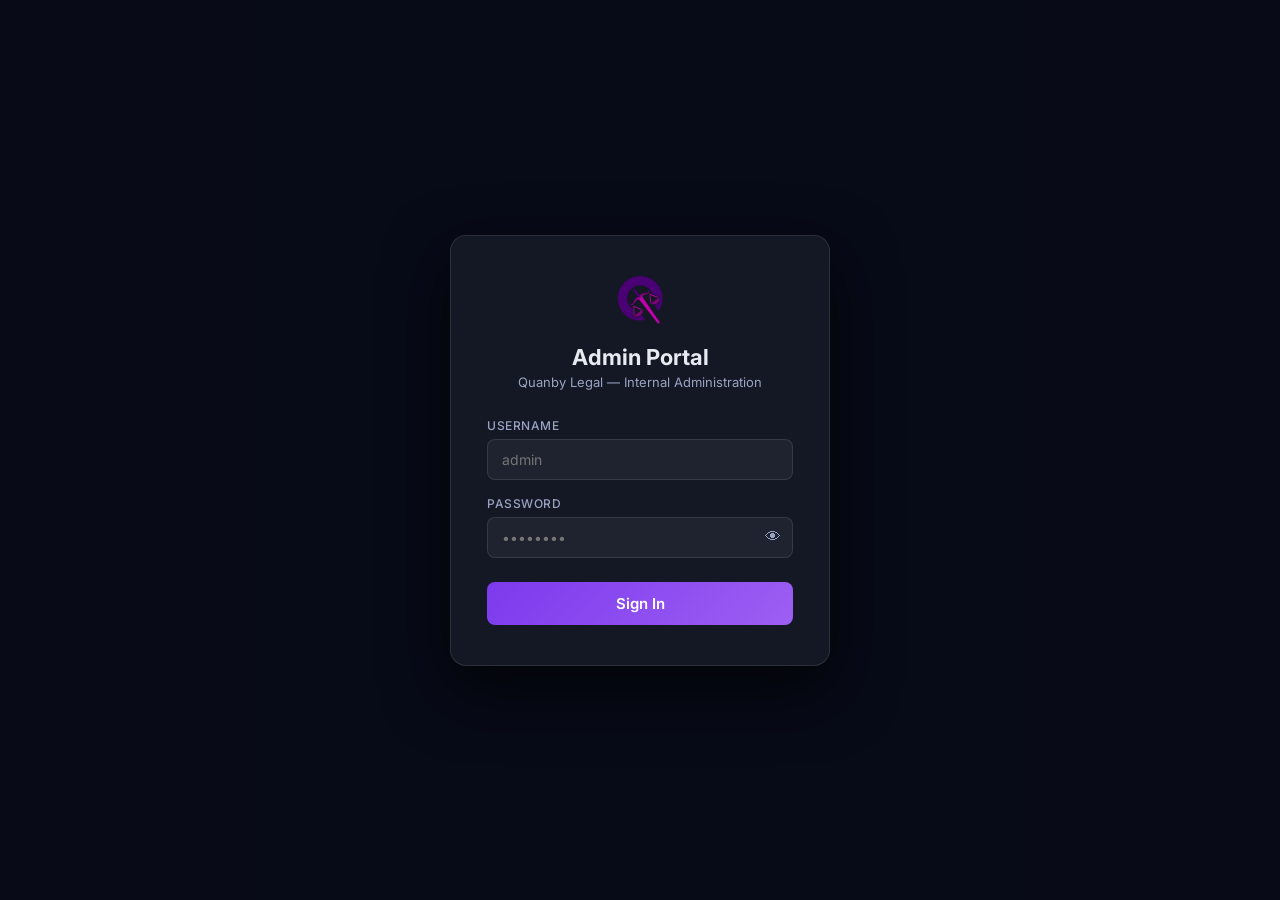
==== commit 0e9af38d: "fix: correct Overview icon name hgi-chart-bar-line-02 -> hgi-chart-bar-line" ====
--- a/admin.html
+++ b/admin.html
@@ -25,7 +25,7 @@
   --green:        #10B981;
   --red:          #F87171;
   --amber:        #F59E0B;
-  --sidebar-w:    256px;
+  --sidebar-w:    260px;
   --topbar-h:     64px;
 }
 *, *::before, *::after { box-sizing: border-box; margin: 0; padding: 0; }
@@ -80,18 +80,19 @@
 
 /* ── Sidebar ──────────────────────────────────────────── */
 #sidebar {
-  width: var(--sidebar-w); background: var(--sidebar-bg);
-  border-right: 1px solid var(--border);
+  width: 260px; background: linear-gradient(180deg, #0a0d1a 0%, #080b16 100%);
+  border-right: 1px solid rgba(255,255,255,.06);
   display: flex; flex-direction: column;
   flex-shrink: 0; z-index: 100; transition: transform .25s;
+  overflow: hidden;
 }
 #sidebar-logo {
   padding: 20px 20px 16px; border-bottom: 1px solid rgba(255,255,255,.08);
 }
 #sidebar-logo img { height: 36px; }
 #sidebar-logo span { display: block; font-size: 10px; color: var(--gold); text-transform: uppercase; letter-spacing: 1px; margin-top: 4px; }
-.nav-group { padding: 16px 12px 8px; }
-.nav-group-label { font-size: 10px; text-transform: uppercase; letter-spacing: 1px; color: rgba(255,255,255,.35); padding: 0 8px; margin-bottom: 4px; }
+/* removed: .nav-group { padding: 16px 12p... */
+/* removed: .nav-group-label { font-size: ... */
 .nav-item {
   display: flex; align-items: center; gap: 10px;
   padding: 12px 12px; border-radius: 8px; cursor: pointer;
@@ -128,10 +129,12 @@
 
 /* ── Topbar ──────────────────────────────────────────── */
 #topbar {
-  height: var(--topbar-h); background: #0c0f1e;
+  height: 60px; background: rgba(8,11,24,.95);
+  backdrop-filter: blur(12px); -webkit-backdrop-filter: blur(12px);
   border-bottom: 1px solid rgba(255,255,255,.06);
-  display: flex; align-items: center; gap: 12px; padding: 0 24px;
-  flex-shrink: 0;
+  box-shadow: 0 1px 0 rgba(255,255,255,.04);
+  display: flex; align-items: center;
+  flex-shrink: 0; overflow: hidden;
 }
 #hamburger { display: none; background: none; border: none; cursor: pointer; color: var(--text); font-size: 20px; padding: 4px; }
 #page-title { font-size: 18px; font-weight: 800; flex: 1; }
@@ -273,6 +276,296 @@
   .kpi-grid { grid-template-columns: repeat(2, 1fr); }
   .refresh-label { display: none; }
 }
+
+/* sidebar component injected */
+/* ── Sidebar Component ─────────────────────────────────── */
+/* ── Sidebar Component Styles ─────────────────────────── */
+#sidebar-inner {
+  display: flex;
+  flex-direction: column;
+  height: 100%;
+}
+
+/* Logo */
+#sb-logo {
+  height: 72px;
+  display: flex;
+  align-items: center;
+  gap: 12px;
+  padding: 0 18px;
+  border-bottom: 1px solid rgba(255,255,255,.06);
+  flex-shrink: 0;
+}
+#sb-logo img {
+  width: 40px;
+  height: 40px;
+  object-fit: contain;
+  flex-shrink: 0;
+}
+#sb-logo-text {}
+#sb-logo-name {
+  display: block;
+  font-size: 14px;
+  font-weight: 700;
+  color: #fff;
+  line-height: 1.2;
+  letter-spacing: -.01em;
+}
+#sb-logo-sub {
+  display: block;
+  font-size: 10px;
+  color: #C9A84C;
+  text-transform: uppercase;
+  letter-spacing: .1em;
+  margin-top: 3px;
+}
+
+/* Nav scroll area */
+#sb-nav {
+  flex: 1;
+  overflow-y: auto;
+  padding: 12px 0;
+  scrollbar-width: thin;
+  scrollbar-color: rgba(255,255,255,.08) transparent;
+}
+#sb-nav::-webkit-scrollbar { width: 4px; }
+#sb-nav::-webkit-scrollbar-thumb { background: rgba(255,255,255,.1); border-radius: 2px; }
+
+/* Nav groups */
+.sb-group {
+  padding: 12px 14px 4px;
+}
+.sb-group-label {
+  font-size: 10px;
+  text-transform: uppercase;
+  letter-spacing: .1em;
+  color: rgba(255,255,255,.3);
+  padding: 0 6px;
+  margin-bottom: 6px;
+  font-weight: 600;
+}
+.sb-item {
+  display: flex;
+  align-items: center;
+  height: 44px;
+  padding: 0 10px;
+  border-radius: 8px;
+  cursor: pointer;
+  color: rgba(255,255,255,.55);
+  font-size: 13px;
+  font-weight: 500;
+  font-family: 'Inter', sans-serif;
+  border-left: 2px solid transparent;
+  margin-bottom: 2px;
+  transition: background .15s, color .15s, border-color .15s;
+  user-select: none;
+  text-decoration: none;
+}
+.sb-item i {
+  font-size: 18px;
+  margin-right: 10px;
+  flex-shrink: 0;
+  width: 20px;
+  display: flex;
+  align-items: center;
+  justify-content: center;
+}
+.sb-item:hover {
+  background: rgba(255,255,255,.06);
+  color: rgba(255,255,255,.85);
+}
+.sb-item.active {
+  background: rgba(124,58,237,.18);
+  color: #c4b5fd;
+  border-left-color: #7c3aed;
+}
+
+/* Bottom: profile + logout */
+#sb-footer {
+  flex-shrink: 0;
+  border-top: 1px solid rgba(255,255,255,.06);
+}
+#sb-profile {
+  display: flex;
+  align-items: center;
+  gap: 10px;
+  padding: 14px 16px 10px;
+}
+#sb-avatar {
+  width: 32px;
+  height: 32px;
+  border-radius: 50%;
+  background: linear-gradient(135deg, #7c3aed 0%, #5b21b6 100%);
+  display: flex;
+  align-items: center;
+  justify-content: center;
+  font-size: 11px;
+  font-weight: 700;
+  color: #fff;
+  flex-shrink: 0;
+  letter-spacing: .02em;
+}
+#sb-email {
+  font-size: 11px;
+  color: #8b90a8;
+  white-space: nowrap;
+  overflow: hidden;
+  text-overflow: ellipsis;
+  flex: 1;
+  min-width: 0;
+}
+#sb-logout {
+  display: flex;
+  align-items: center;
+  height: 44px;
+  padding: 0 16px;
+  gap: 10px;
+  cursor: pointer;
+  color: rgba(255,255,255,.45);
+  font-size: 13px;
+  font-weight: 500;
+  font-family: 'Inter', sans-serif;
+  background: none;
+  border: none;
+  width: 100%;
+  border-radius: 0;
+  transition: background .15s, color .15s;
+  margin-bottom: 8px;
+  border-radius: 8px;
+}
+#sb-logout i {
+  font-size: 17px;
+  flex-shrink: 0;
+}
+#sb-logout:hover {
+  background: rgba(248,113,113,.1);
+  color: #f87171;
+}
+
+/* ── Topbar Component ──────────────────────────────────── */
+/* ── Topbar Component Styles ──────────────────────────── */
+#topbar-inner {
+  display: flex;
+  align-items: center;
+  height: 100%;
+  padding: 0 24px;
+  gap: 14px;
+}
+
+/* Hamburger — mobile only */
+#tb-hamburger {
+  display: none;
+  background: none;
+  border: none;
+  cursor: pointer;
+  color: rgba(255,255,255,.7);
+  padding: 6px;
+  border-radius: 6px;
+  font-size: 20px;
+  line-height: 1;
+  transition: background .15s, color .15s;
+  flex-shrink: 0;
+}
+#tb-hamburger:hover {
+  background: rgba(255,255,255,.06);
+  color: #fff;
+}
+
+/* Title + breadcrumb block */
+#tb-title-block {
+  flex: 1;
+  min-width: 0;
+}
+#tb-page-title {
+  font-size: 18px;
+  font-weight: 700;
+  color: #fff;
+  line-height: 1.2;
+  white-space: nowrap;
+  overflow: hidden;
+  text-overflow: ellipsis;
+}
+#tb-breadcrumb {
+  font-size: 11px;
+  color: #8b90a8;
+  margin-top: 2px;
+  letter-spacing: .01em;
+}
+
+/* Right side controls */
+#tb-controls {
+  display: flex;
+  align-items: center;
+  gap: 10px;
+  flex-shrink: 0;
+}
+#tb-last-updated {
+  font-size: 12px;
+  color: #8b90a8;
+  white-space: nowrap;
+}
+#tb-refresh {
+  display: flex;
+  align-items: center;
+  gap: 6px;
+  background: rgba(255,255,255,.05);
+  border: 1px solid rgba(255,255,255,.08);
+  border-radius: 8px;
+  padding: 6px 13px;
+  color: rgba(255,255,255,.7);
+  font-size: 12px;
+  font-weight: 500;
+  font-family: 'Inter', sans-serif;
+  cursor: pointer;
+  transition: background .15s, color .15s, border-color .15s;
+  white-space: nowrap;
+}
+#tb-refresh i {
+  font-size: 15px;
+  flex-shrink: 0;
+}
+#tb-refresh:hover {
+  background: rgba(255,255,255,.08);
+  color: #fff;
+  border-color: rgba(255,255,255,.14);
+}
+
+/* Mobile responsive */
+@media (max-width: 768px) {
+  #tb-hamburger { display: flex; align-items: center; justify-content: center; }
+  #tb-breadcrumb { display: none; }
+  #tb-last-updated { display: none; }
+  #tb-refresh .tb-refresh-label { display: none; }
+  #tb-refresh { padding: 6px 8px; }
+}
+
+        /* ── Page hero header ─────────────────────────────── */
+.page-hero {
+  display: flex; align-items: center; justify-content: space-between;
+  margin-bottom: 28px; padding-bottom: 22px;
+  border-bottom: 1px solid rgba(255,255,255,.06);
+  gap: 16px; flex-wrap: wrap;
+}
+.page-hero-left { display: flex; align-items: center; gap: 14px; }
+.page-hero-icon {
+  width: 50px; height: 50px; border-radius: 12px; flex-shrink: 0;
+  display: flex; align-items: center; justify-content: center;
+  font-size: 1.5rem;
+}
+.page-hero-icon i { font-size: 1.5rem; color: inherit; display: block; line-height: 1; }
+.page-hero-icon.purple { background: rgba(124,58,237,.18); color: #a78bfa; border: 1px solid rgba(124,58,237,.3); box-shadow: 0 0 16px rgba(124,58,237,.12); }
+.page-hero-icon.teal   { background: rgba(14,165,233,.18);  color: #38bdf8; border: 1px solid rgba(14,165,233,.3); box-shadow: 0 0 16px rgba(14,165,233,.1); }
+.page-hero-icon.green  { background: rgba(16,185,129,.18);  color: #34d399; border: 1px solid rgba(16,185,129,.3); box-shadow: 0 0 16px rgba(16,185,129,.1); }
+.page-hero-icon.gold   { background: rgba(201,168,76,.15);  color: #f0c040; border: 1px solid rgba(201,168,76,.25); box-shadow: 0 0 16px rgba(201,168,76,.1); }
+.page-hero-icon.amber  { background: rgba(245,158,11,.15);  color: #fbbf24; border: 1px solid rgba(245,158,11,.22); box-shadow: 0 0 16px rgba(245,158,11,.1); }
+.page-hero-icon.blue   { background: rgba(59,130,246,.18);  color: #93c5fd; border: 1px solid rgba(59,130,246,.25); box-shadow: 0 0 16px rgba(59,130,246,.1); }
+.page-hero-text h1 {
+  font-size: 22px; font-weight: 800; color: #fff;
+  line-height: 1.15; margin: 0 0 4px; letter-spacing: -.02em;
+}
+.page-hero-text p { font-size: 13px; color: var(--muted); margin: 0; line-height: 1.5; }
+.page-hero-actions { display: flex; gap: 8px; align-items: center; flex-shrink: 0; }
+
 </style>
 </head>
 <body>
@@ -307,64 +600,34 @@
   <!-- Sidebar overlay (mobile) -->
   <div id="sidebar-overlay" onclick="closeSidebar()"></div>
 
-  <!-- Sidebar -->
-  <nav id="sidebar">
-    <div id="sidebar-logo">
-      <img src="/qlegal-logo-sm.png" alt="Quanby Legal" onerror="this.style.display='none'">
-      <span>Admin Portal</span>
-    </div>
-    <div class="nav-group">
-      <div class="nav-group-label">Main</div>
-      <div class="nav-item active" data-page="overview" onclick="navigate('overview')">
-        <span class="nav-icon"><i class="hgi-stroke hgi-chart-bar-line-02"></i></span> Overview
-      </div>
-      <div class="nav-item" data-page="users" onclick="navigate('users')">
-        <span class="nav-icon"><i class="hgi-stroke hgi-user-group"></i></span> Users
-      </div>
-      <div class="nav-item" data-page="appointments" onclick="navigate('appointments')">
-        <span class="nav-icon"><i class="hgi-stroke hgi-calendar-02"></i></span> Appointments
-      </div>
-      <div class="nav-item" data-page="registry" onclick="navigate('registry')">
-        <span class="nav-icon"><i class="hgi-stroke hgi-book-open-01"></i></span> Notarial Registry
-      </div>
-    </div>
-    <div class="nav-group">
-      <div class="nav-group-label">Management</div>
-      <div class="nav-item" data-page="suborgs" onclick="navigate('suborgs')">
-        <span class="nav-icon"><i class="hgi-stroke hgi-building-03"></i></span> Sub-Organizations
-      </div>
-    </div>
-    <div class="nav-group">
-      <div class="nav-group-label">System</div>
-      <div class="nav-item" data-page="settings" onclick="navigate('settings')">
-        <span class="nav-icon"><i class="hgi-stroke hgi-settings-01"></i></span> Settings
-      </div>
-    </div>
-    <div class="sidebar-bottom">
-      <button class="logout-btn" onclick="doLogout()">
-        <i class="hgi-stroke hgi-logout-02"></i> Logout
-      </button>
-    </div>
-  </nav>
+  <!-- Sidebar (loaded dynamically) -->
+  <nav id="sidebar" class="loading"></nav>
 
   <!-- Main -->
   <div id="main">
-    <!-- Topbar -->
-    <div id="topbar">
-      <button id="hamburger" onclick="openSidebar()">☰</button>
-      <span id="page-title">Overview</span>
-      <span id="last-updated"></span>
-      <button id="refresh-btn" onclick="refreshPage()">
-        <i class="hgi-stroke hgi-refresh-02"></i>
-        <span class="refresh-label">Refresh</span>
-      </button>
-    </div>
+    <!-- Topbar (loaded dynamically) -->
+    <div id="topbar" class="loading"></div>
+    <!-- Legacy compat spans (hidden, kept for JS refs) -->
+    <span id="page-title" style="display:none">Overview</span>
+    <span id="last-updated" style="display:none"></span>
 
     <!-- Content -->
     <div id="content">
 
       <!-- OVERVIEW ──────────────────────────────────────────────────────── -->
       <div id="page-overview" class="page active">
+        <div class="page-hero">
+          <div class="page-hero-left">
+            <div class="page-hero-icon purple"><i class="hgi-stroke hgi-chart-bar-line"></i></div>
+            <div class="page-hero-text">
+              <h1>Overview</h1>
+              <p>Platform health, key metrics, and recent activity at a glance</p>
+            </div>
+          </div>
+          <div class="page-hero-actions">
+            <button onclick="refreshPage()" style="display:flex;align-items:center;gap:6px;padding:7px 14px;background:rgba(255,255,255,.06);border:1px solid rgba(255,255,255,.1);border-radius:8px;color:rgba(255,255,255,.7);font-size:12px;font-weight:600;cursor:pointer;font-family:Inter,sans-serif;transition:all .15s;" onmouseover="this.style.background='rgba(255,255,255,.1)'" onmouseout="this.style.background='rgba(255,255,255,.06)'"><i class="hgi-stroke hgi-refresh-02" style="font-size:13px;"></i> Refresh</button>
+          </div>
+        </div>
         <div class="kpi-grid" id="kpi-grid">
           <div class="kpi-card"><div class="kpi-label">Total Users</div><div class="kpi-value purple" id="kpi-total-users">—</div></div>
           <div class="kpi-card"><div class="kpi-label">ENPs</div><div class="kpi-value teal" id="kpi-enps">—</div></div>
@@ -388,6 +651,15 @@
 
       <!-- USERS ─────────────────────────────────────────────────────────── -->
       <div id="page-users" class="page">
+        <div class="page-hero">
+          <div class="page-hero-left">
+            <div class="page-hero-icon teal"><i class="hgi-stroke hgi-user-group"></i></div>
+            <div class="page-hero-text">
+              <h1>Users</h1>
+              <p>Manage registered ENPs, clients, and administrators</p>
+            </div>
+          </div>
+        </div>
         <div class="filters">
           <input class="filter-input" id="user-search" placeholder="Search name or email…" oninput="debounce(loadUsers, 400)()">
           <select class="filter-select" id="user-role-filter" onchange="loadUsers()">
@@ -410,6 +682,15 @@
 
       <!-- APPOINTMENTS ──────────────────────────────────────────────────── -->
       <div id="page-appointments" class="page">
+        <div class="page-hero">
+          <div class="page-hero-left">
+            <div class="page-hero-icon green"><i class="hgi-stroke hgi-calendar-02"></i></div>
+            <div class="page-hero-text">
+              <h1>Appointments</h1>
+              <p>Track notarization appointments, session status, and document counts</p>
+            </div>
+          </div>
+        </div>
         <div class="filters">
           <input class="filter-input" id="apt-search" placeholder="Search ID, ENP, client…" oninput="debounce(loadAppointments, 400)()">
           <select class="filter-select" id="apt-status-filter" onchange="loadAppointments()">
@@ -434,6 +715,15 @@
 
       <!-- NOTARIAL REGISTRY ─────────────────────────────────────────────── -->
       <div id="page-registry" class="page">
+        <div class="page-hero">
+          <div class="page-hero-left">
+            <div class="page-hero-icon gold"><i class="hgi-stroke hgi-book-open-01"></i></div>
+            <div class="page-hero-text">
+              <h1>Notarial Registry</h1>
+              <p>Immutable record of all completed electronic notarial acts</p>
+            </div>
+          </div>
+        </div>
         <div class="filters">
           <input class="filter-input" id="reg-search" placeholder="Search doc, ENP, principal…" oninput="debounce(loadRegistry, 400)()">
           <select class="filter-select" id="reg-act-filter" onchange="loadRegistry()">
@@ -458,14 +748,19 @@
 
       <!-- SUB-ORGANIZATIONS ────────────────────────────────────────────── -->
       <div id="page-suborgs" class="page">
-        <div class="page-header" style="display:flex;align-items:flex-start;justify-content:space-between;margin-bottom:24px;">
-          <div>
-            <div class="page-title" style="font-size:20px;font-weight:800;color:var(--text);">Sub-Organizations</div>
-            <div class="page-subtitle" style="color:var(--muted);font-size:13px;margin-top:4px;">Manage sub-organizations and their members</div>
+        <div class="page-hero">
+          <div class="page-hero-left">
+            <div class="page-hero-icon purple"><i class="hgi-stroke hgi-building-03"></i></div>
+            <div class="page-hero-text">
+              <h1>Sub-Organizations</h1>
+              <p>Create and manage sub-organizations, members, and DoconChain credentials</p>
+            </div>
           </div>
-          <button class="btn btn-primary" onclick="openCreateSubOrg()" style="background:var(--purple);color:#fff;border:none;padding:8px 16px;border-radius:8px;cursor:pointer;display:flex;align-items:center;gap:6px;font-size:13px;font-weight:600;">
-            <i class="hgi-stroke hgi-add-01"></i> Create Sub-Org
-          </button>
+          <div class="page-hero-actions">
+            <button class="btn btn-primary" onclick="openCreateSubOrg()" style="background:var(--purple);color:#fff;border:none;padding:8px 16px;border-radius:8px;cursor:pointer;display:flex;align-items:center;gap:6px;font-size:13px;font-weight:600;">
+              <i class="hgi-stroke hgi-add-01"></i> Create Sub-Org
+            </button>
+          </div>
         </div>
         <div style="margin-bottom:16px;position:relative;">
           <i class="hgi-stroke hgi-search-01" style="position:absolute;left:12px;top:50%;transform:translateY(-50%);color:var(--muted);font-size:14px;pointer-events:none;"></i>
@@ -480,6 +775,15 @@
 
       <!-- SETTINGS ──────────────────────────────────────────────────────── -->
       <div id="page-settings" class="page">
+        <div class="page-hero">
+          <div class="page-hero-left">
+            <div class="page-hero-icon blue"><i class="hgi-stroke hgi-settings-01"></i></div>
+            <div class="page-hero-text">
+              <h1>Settings</h1>
+              <p>System configuration, KB management, and platform information</p>
+            </div>
+          </div>
+        </div>
         <div class="settings-card">
           <h3>System Info</h3>
           <div class="info-row"><span class="info-label">Platform</span><span class="info-value">Quanby Legal v2.0</span></div>
@@ -573,12 +877,15 @@
 /* ── Navigation ────────────────────────────────────────── */
 function navigate(page) {
   document.querySelectorAll('.page').forEach(p => p.classList.remove('active'));
-  document.querySelectorAll('.nav-item').forEach(n => n.classList.remove('active'));
+  document.querySelectorAll('.nav-item, .sb-item').forEach(n => n.classList.remove('active'));
   const el = document.getElementById('page-' + page);
   if (el) el.classList.add('active');
   const nav = document.querySelector('[data-page="' + page + '"]');
   if (nav) nav.classList.add('active');
-  document.getElementById('page-title').textContent = PAGES[page] || page;
+  const _pageLabel = PAGES[page] || page;
+  const _ptEl = document.getElementById('page-title'); if(_ptEl) _ptEl.textContent = _pageLabel;
+  const _tbTitle = document.getElementById('tb-page-title'); if(_tbTitle) _tbTitle.textContent = _pageLabel;
+  const _tbBc = document.getElementById('tb-breadcrumb-page'); if(_tbBc) _tbBc.textContent = _pageLabel;
   closeSidebar();
   updateLastUpdated();
   if (page === 'overview') loadOverview();
@@ -600,7 +907,9 @@
 }
 
 function updateLastUpdated() {
-  document.getElementById('last-updated').textContent = 'Updated ' + new Date().toLocaleTimeString();
+  const _ts = 'Updated ' + new Date().toLocaleTimeString();
+  const _luEl = document.getElementById('last-updated'); if(_luEl) _luEl.textContent = _ts;
+  const _tbLu = document.getElementById('tb-last-updated'); if(_tbLu) _tbLu.textContent = _ts;
 }
 
 /* ── Sidebar (mobile) ──────────────────────────────────── */
@@ -1195,8 +1504,33 @@
   if (PAGES[page]) navigate(page);
 });
 
+/* ── Component Loader ─────────────────────────────────── */
+async function loadComponents() {
+  try {
+    const [sidebarRes, topbarRes] = await Promise.all([
+      fetch('/assets/admin-sidebar.html'),
+      fetch('/assets/admin-topbar.html'),
+    ]);
+    const sidebarHtml = await sidebarRes.text();
+    const topbarHtml = await topbarRes.text();
+    document.getElementById('sidebar').innerHTML = sidebarHtml;
+    document.getElementById('topbar').innerHTML = topbarHtml;
+    document.getElementById('sidebar').classList.remove('loading');
+    document.getElementById('topbar').classList.remove('loading');
+    // Re-highlight active nav item after load
+    const hash = location.hash.replace('#','') || 'overview';
+    document.querySelectorAll('.nav-item[data-page], .sb-item[data-page]').forEach(el => {
+      el.classList.toggle('active', el.dataset.page === hash);
+    });
+    // Sync topbar title
+    const _label = PAGES[hash] || hash;
+    const _tbTitle = document.getElementById('tb-page-title'); if(_tbTitle) _tbTitle.textContent = _label;
+    const _tbBc = document.getElementById('tb-breadcrumb-page'); if(_tbBc) _tbBc.textContent = _label;
+  } catch(e) { console.warn('Component load failed:', e); }
+}
+
 /* ── Boot ──────────────────────────────────────────────── */
-init();
+loadComponents().then(() => init());
 </script>
 
 <!-- ── SUB-ORG MODALS ──────────────────────────────────────────────────────── -->
